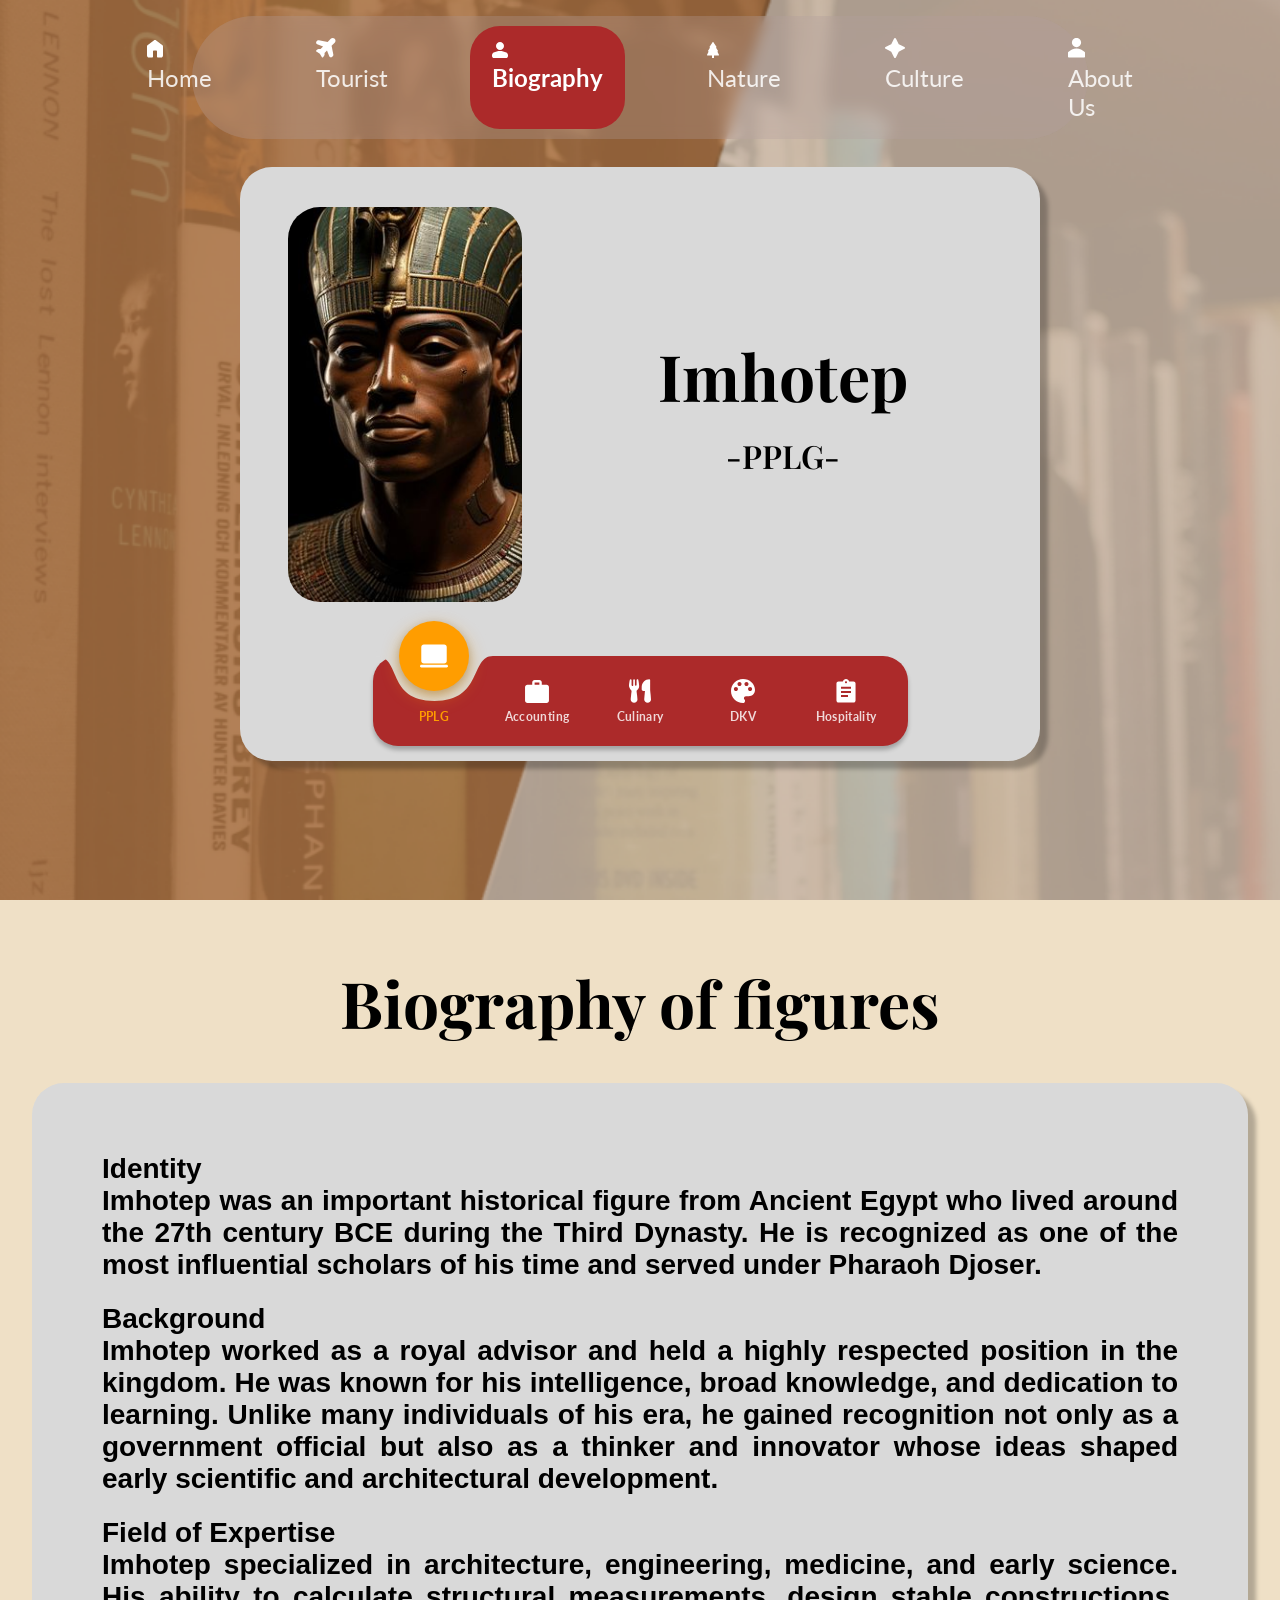
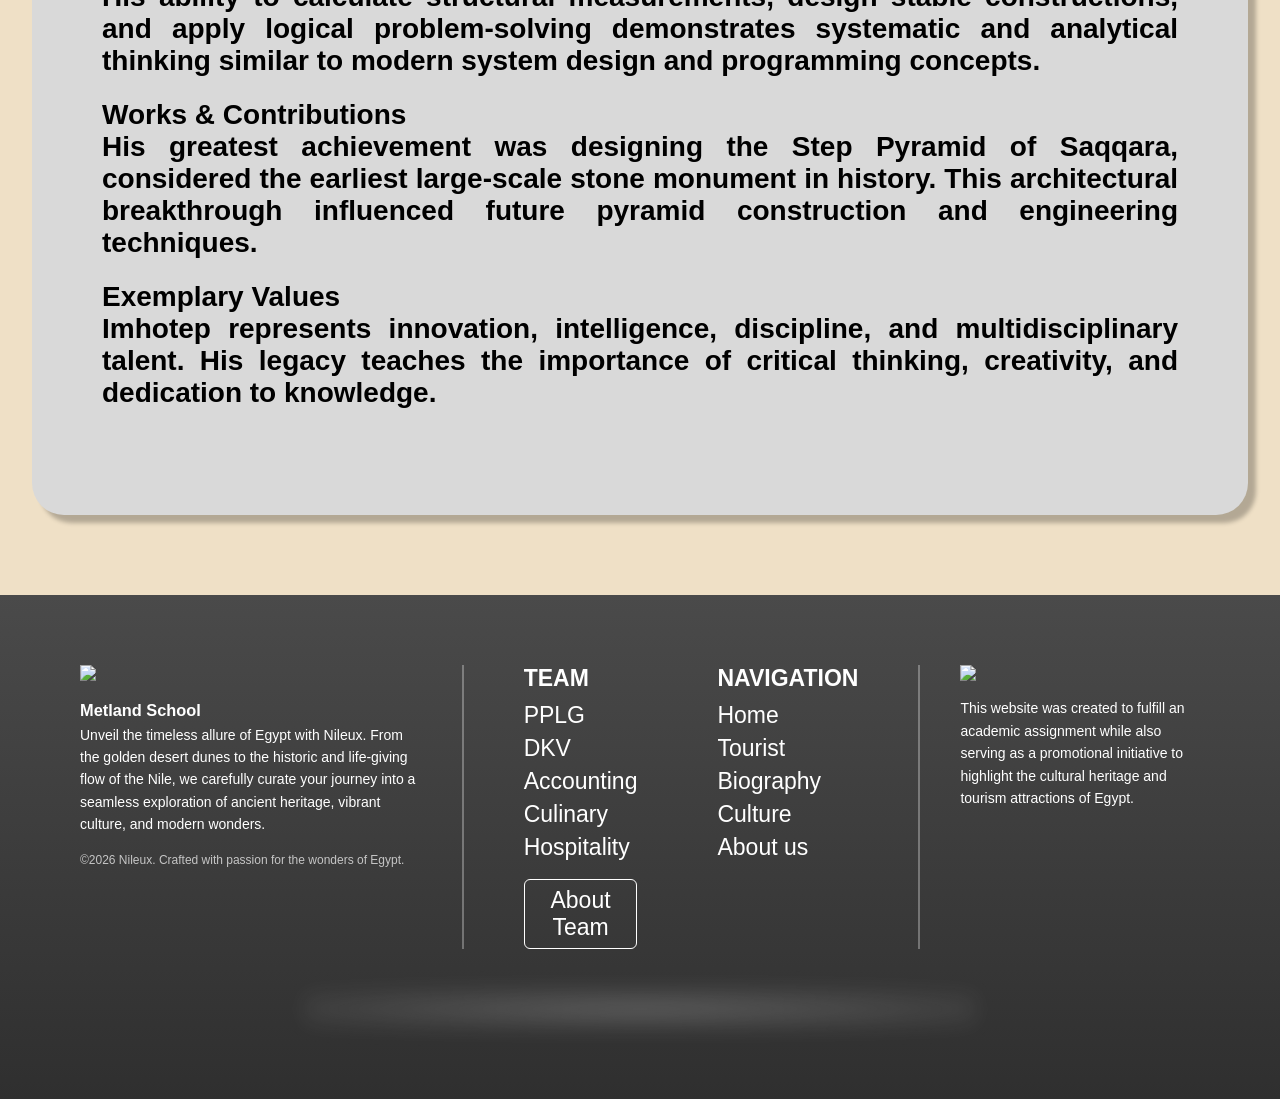
==== biografi/biography.html @ 8d2a85c8 "Add new JavaScript and CSS files for tourist application, implement iconic slider and schedule featu" ====
<!DOCTYPE html>
<html lang="en">
<head>
    <meta charset="UTF-8" />
    <meta name="viewport" content="width=device-width, initial-scale=0.67" />
    <title>Biography – Egypt</title>
    <link href="https://fonts.googleapis.com/css2?family=Playfair+Display:ital,wght@0,700;0,800;1,700;1,800&family=Lato:wght@300;400;700;900&display=swap" rel="stylesheet" />
    <link rel="stylesheet" href="biography.css" />
</head>
<body>

<!-- ══════════════════════════════════════════════════════════
     HERO SECTION
══════════════════════════════════════════════════════════ -->
<section class="hero">

    <!-- SVG diagonal background panels — swapped by JS per tab -->
<img id="heroBgImg" src="bg-pplg.png" alt="" style="position:absolute;inset:0;width:100%;height:100%;object-fit:cover;z-index:1;pointer-events:none;">
    <!-- NAVBAR -->
    <div class="navbar-wrap">
        <nav>
            <a href="../index.html">
                <svg xmlns="http://www.w3.org/2000/svg" width="16" height="18" viewBox="0 0 16 18" fill="none">
                    <path d="M0 15.5V6.5C0 6.18333 0.0709998 5.88333 0.213 5.6C0.355 5.31667 0.550667 5.08333 0.8 4.9L6.8 0.4C7.15 0.133333 7.55 0 8 0C8.45 0 8.85 0.133333 9.2 0.4L15.2 4.9C15.45 5.08333 15.646 5.31667 15.788 5.6C15.93 5.88333 16.0007 6.18333 16 6.5V15.5C16 16.05 15.804 16.521 15.412 16.913C15.02 17.305 14.5493 17.5007 14 17.5H11C10.7167 17.5 10.4793 17.404 10.288 17.212C10.0967 17.02 10.0007 16.7827 10 16.5V11.5C10 11.2167 9.904 10.9793 9.712 10.788C9.52 10.5967 9.28267 10.5007 9 10.5H7C6.71667 10.5 6.47933 10.596 6.288 10.788C6.09667 10.98 6.00067 11.2173 6 11.5V16.5C6 16.7833 5.904 17.021 5.712 17.213C5.52 17.405 5.28267 17.5007 5 17.5H2C1.45 17.5 0.979333 17.3043 0.588 16.913C0.196666 16.5217 0.000666667 16.0507 0 15.5Z" fill="white"/>
                </svg>
                Home
            </a>
            <a href="../tourist/PPLG.html">
                <svg xmlns="http://www.w3.org/2000/svg" width="20" height="20" viewBox="0 0 20 20" fill="none">
                    <path d="M18.6852 0.814744C18.1633 0.293061 17.4556 0 16.7177 0C15.9798 0 15.2721 0.293061 14.7502 0.814744L11.6382 3.92674L2.88819 2.16874C2.33419 2.05774 1.81219 2.25174 1.42619 2.50174C1.02485 2.76379 0.689735 3.11533 0.447186 3.52874C0.217186 3.92174 0.041186 4.43374 0.126186 4.95974C0.219186 5.54574 0.610186 6.00374 1.21719 6.23974L7.05119 8.51374L4.61619 10.9497C3.78619 10.8827 3.07519 10.8467 2.41719 11.0087C1.62019 11.2047 0.975186 11.6637 0.220186 12.4187C0.139467 12.4993 0.0781831 12.5972 0.0409952 12.705C0.00380729 12.8128 -0.00830509 12.9277 0.00557908 13.0409C0.0194633 13.1541 0.0589783 13.2626 0.121119 13.3583C0.18326 13.4539 0.26639 13.5341 0.364186 13.5927L3.83019 15.6697L5.91019 19.1347C5.96888 19.2324 6.04903 19.3153 6.14457 19.3774C6.24011 19.4394 6.34852 19.4788 6.46158 19.4927C6.57464 19.5066 6.68937 19.4945 6.79708 19.4575C6.90478 19.4204 7.00263 19.3593 7.08319 19.2787C7.83819 18.5237 8.29719 17.8787 8.49319 17.0817C8.65519 16.4237 8.61919 15.7137 8.55219 14.8827L10.9872 12.4477L13.2612 18.2827C13.4972 18.8897 13.9562 19.2807 14.5412 19.3727C15.0682 19.4577 15.5792 19.2827 15.9732 19.0517C16.3862 18.8091 16.7374 18.474 16.9992 18.0727C17.2492 17.6867 17.4432 17.1647 17.3322 16.6117L15.5742 7.86174L18.6852 4.74974C18.9439 4.49153 19.1491 4.18485 19.2891 3.84724C19.4291 3.50964 19.5012 3.14773 19.5012 2.78224C19.5012 2.41675 19.4291 2.05485 19.2891 1.71724C19.1491 1.37964 18.9439 1.07295 18.6852 0.814744Z" fill="white"/>
                </svg>
                Tourist
            </a>
            <a href="../biografi/biography.html" class="active">
                <svg xmlns="http://www.w3.org/2000/svg" width="16" height="16" viewBox="0 0 16 16" fill="none">
                    <path d="M5.175 6.825C4.39167 6.04167 4 5.1 4 4C4 2.9 4.39167 1.95833 5.175 1.175C5.95833 0.391667 6.9 0 8 0C9.1 0 10.0417 0.391667 10.825 1.175C11.6083 1.95833 12 2.9 12 4C12 5.1 11.6083 6.04167 10.825 6.825C10.0417 7.60833 9.1 8 8 8C6.9 8 5.95833 7.60833 5.175 6.825ZM0 14V13.2C0 12.6333 0.146 12.1127 0.438 11.638C0.73 11.1633 1.11733 10.8007 1.6 10.55C2.63333 10.0333 3.68333 9.646 4.75 9.388C5.81667 9.13 6.9 9.00067 8 9C9.1 8.99933 10.1833 9.12867 11.25 9.388C12.3167 9.64733 13.3667 10.0347 14.4 10.55C14.8833 10.8 15.271 11.1627 15.563 11.638C15.855 12.1133 16.0007 12.634 16 13.2V14C16 14.55 15.8043 15.021 15.413 15.413C15.0217 15.805 14.5507 16.0007 14 16H2C1.45 16 0.979333 15.8043 0.588 15.413C0.196666 15.0217 0.000666667 14.5507 0 14Z" fill="white"/>
                </svg>
                Biography
            </a>
            <a href="../nature/Nature.html">
                <svg xmlns="http://www.w3.org/2000/svg" width="12" height="16" viewBox="0 0 12 16" fill="none">
                    <path d="M6.41598 0.222612C6.37032 0.154133 6.30846 0.0979856 6.23589 0.059152C6.16332 0.0203184 6.08229 0 5.99998 0C5.91768 0 5.83664 0.0203184 5.76407 0.059152C5.6915 0.0979856 5.62964 0.154133 5.58398 0.222612L2.58398 4.72261C2.53388 4.79791 2.50513 4.88538 2.50081 4.97572C2.49649 5.06606 2.51675 5.15588 2.55944 5.23561C2.60213 5.31535 2.66565 5.38201 2.74323 5.4285C2.82081 5.47499 2.90954 5.49957 2.99998 5.49961H3.09798L1.07598 8.73461C1.02868 8.8103 1.0025 8.89727 1.00015 8.98649C0.997812 9.07571 1.01939 9.16393 1.06266 9.242C1.10593 9.32006 1.1693 9.38512 1.2462 9.43042C1.32311 9.47572 1.41073 9.49961 1.49998 9.49961H1.69098L0.0529834 12.7756C0.014785 12.8518 -0.00328506 12.9366 0.000490512 13.0218C0.00426609 13.1069 0.0297619 13.1897 0.0745548 13.2623C0.119348 13.3348 0.18195 13.3947 0.256411 13.4363C0.330872 13.4778 0.414719 13.4996 0.499983 13.4996H4.99998V15.9996H6.99998V13.4996H11.5C11.5852 13.4996 11.6691 13.4778 11.7436 13.4363C11.818 13.3947 11.8806 13.3348 11.9254 13.2623C11.9702 13.1897 11.9957 13.1069 11.9995 13.0218C12.0033 12.9366 11.9852 12.8518 11.947 12.7756L10.31 9.49961H10.501C10.5902 9.49961 10.6779 9.47572 10.7548 9.43042C10.8317 9.38512 10.895 9.32006 10.9383 9.242C10.9816 9.16393 11.0032 9.07571 11.0008 8.98649C10.9985 8.89727 10.9723 8.8103 10.925 8.73461L8.90198 5.49961H8.99998C9.09043 5.49957 9.17916 5.47499 9.25674 5.4285C9.33432 5.38201 9.39784 5.31535 9.44052 5.23561C9.48321 5.15588 9.50348 5.06606 9.49915 4.97572C9.49483 4.88538 9.46609 4.79791 9.41598 4.72261L6.41598 0.222612Z" fill="white"/>
                </svg>
                Nature
            </a>
            <a href="../culture/pplg.html">
                <svg xmlns="http://www.w3.org/2000/svg" width="20" height="20" viewBox="0 0 20 20" fill="none">
                    <path d="M19.44 9.06L16.44 7.56L13.76 6.22L13.73 6.19L12.39 3.51L10.89 0.51C10.55 -0.17 9.44 -0.17 9.1 0.51L7.6 3.51L6.26 6.19L6.23 6.22L3.55 7.56L0.55 9.06C0.21 9.23 0 9.58 0 9.95C0 10.32 0.21 10.67 0.55 10.84L3.55 12.34L6.23 13.68L6.26 13.71L7.6 16.39L9.1 19.39C9.27 19.73 9.62 19.94 9.99 19.94C10.36 19.94 10.71 19.73 10.88 19.39L12.38 16.39L13.72 13.71L13.75 13.68L16.43 12.34L19.43 10.84C19.77 10.67 19.98 10.32 19.98 9.95C19.98 9.58 19.77 9.23 19.43 9.06H19.44Z" fill="white"/>
                </svg>
                Culture
            </a>
            <a href="../About Us/About PPLG.html">
                <svg xmlns="http://www.w3.org/2000/svg" width="17" height="20" viewBox="0 0 17 20" fill="none">
                    <path d="M16.745 14.0709C15.6944 12.9326 14.4194 12.0242 13.0004 11.4028C11.5814 10.7815 10.0491 10.4607 8.5 10.4607C6.95092 10.4607 5.41862 10.7815 3.99961 11.4028C2.58061 12.0242 1.30563 12.9326 0.255 14.0709C0.0922612 14.25 0.00144193 14.4828 0 14.7248V18.6479C0.00343822 18.9057 0.108285 19.1518 0.291843 19.3329C0.475402 19.514 0.722903 19.6156 0.980769 19.6156H16.0192C16.2793 19.6156 16.5288 19.5122 16.7127 19.3283C16.8967 19.1444 17 18.8949 17 18.6348V14.7117C16.9954 14.4743 16.9048 14.2466 16.745 14.0709Z" fill="white"/>
                    <path d="M8.4988 9.15385C11.0266 9.15385 13.0757 7.10469 13.0757 4.57692C13.0757 2.04916 11.0266 0 8.4988 0C5.97103 0 3.92188 2.04916 3.92188 4.57692C3.92188 7.10469 5.97103 9.15385 8.4988 9.15385Z" fill="white"/>
                </svg>
                About Us
            </a>
        </nav>
    </div>

    <!-- ── Hero Card ──────────────────────────────────────────── -->
    <div class="hero-card">

        <!-- Person display -->
        <div class="person-wrap">
            <div class="person-photo" id="personPhoto">
                <img id="personImg" src="imhotep.jpg" alt="" />
            </div>
            <div class="person-info">
                <div class="person-name" id="personName">Imhotep</div>
                <div class="person-sub"  id="personSub">-PPLG-</div>
            </div>
        </div>

        <!-- ── TABBAR ────────────────────────────────────────── -->
        <div class="tabbar-outer">
            <div class="tabbar" id="tabbar">

                <!-- Grey background circle — creates "notch" effect matching hero-card -->
                <div class="ball-wrap" id="ballWrap">
    <svg xmlns="http://www.w3.org/2000/svg" width="117" height="90" viewBox="0 0 117 90" fill="none" style="position:absolute;top:0;left:0;width:100%;height:100%">
        <path d="M116.892 44.9586C94.0983 44.9586 106.956 89.9172 58.4462 89.9172C9.93585 89.9172 25.7163 44.9586 0 44.9586C0 20.1286 26.1672 0 58.4462 0C90.7251 0 116.892 20.1286 116.892 44.9586Z" fill="#D9D9D9"/>
    </svg>
</div>

                <!-- Single sliding orange ball — icon injected by JS -->
                <div class="ball" id="ball">
                    <svg id="ballSvg" viewBox="0 0 27 22" fill="none" xmlns="http://www.w3.org/2000/svg">
                        <!-- filled by JS -->
                    </svg>
                </div>

                <!-- Tab 0: PPLG -->
                <button class="tab active" data-idx="0">
                    <div class="t-icon">
                        <svg viewBox="0 0 27 22" fill="none" width="26" height="21">
                            <path d="M1.227 22a1.2 1.2 0 01-.874-.352A1.2 1.2 0 010 20.778c0-.346.117-.636.353-.87.236-.235.527-.352.874-.352h24.546c.347 0 .638.117.875.352.236.234.353.524.352.87 0 .347-.118.637-.353.871-.235.235-.527.353-.874.354H1.227zM3.682 18.333c-.675 0-1.253-.24-1.733-.717C1.469 17.138 1.228 16.562 1.227 15.889V2.444C1.227 1.772 1.468 1.197 1.949.719 2.43.24 3.008.001 3.682 0h19.636c.675 0 1.253.24 1.734.719.48.479.721 1.054.72 1.725V15.89c0 .672-.24 1.248-.72 1.727-.481.479-1.059.718-1.734.717H3.682z" fill="white"/>
                        </svg>
                    </div>
                    <span class="t-label">PPLG</span>
                </button>

                <!-- Tab 1: Accounting -->
                <button class="tab" data-idx="1">
                    <div class="t-icon">
                        <svg viewBox="0 0 26 25" fill="none" width="24" height="23">
                            <path d="M2.6 25c-.715 0-1.327-.257-1.836-.772C.256 23.713 0 23.093 0 22.368V7.895c0-.724.255-1.343.764-1.858C1.274 5.522 1.886 5.264 2.6 5.263H7.8V2.632c0-.724.255-1.343.764-1.858C9.074.259 9.686.001 10.4 0H15.6c.715 0 1.327.258 1.837.774.51.515.764 1.135.763 1.858V5.263H23.4c.715 0 1.327.258 1.837.774.51.516.764 1.135.763 1.858V22.368c0 .724-.254 1.344-.763 1.86C24.728 24.743 24.116 25.001 23.4 25H2.6zM10.4 5.263H15.6V2.632H10.4v2.631z" fill="white"/>
                        </svg>
                    </div>
                    <span class="t-label">Accounting</span>
                </button>

                <!-- Tab 2: Culinary -->
                <button class="tab" data-idx="2">
                    <div class="t-icon">
                        <svg viewBox="0 0 26 28" fill="none" width="22" height="26">
                            <path d="M10.446.108c.132.066.249.16.34.276.092.116.157.25.19.394C11.012.936 12 5.164 12 8c0 1.9-.884 3.594-2.26 4.692-.5.4-.74.836-.74 1.2v.972c.076.496.322 2.338.552 4.248C9.778 21.118 10 23.162 10 24c0 1.061-.421 2.078-1.172 2.828C8.078 27.579 7.061 28 6 28c-1.061 0-2.078-.421-2.828-1.172C2.421 26.078 2 25.061 2 24c0-.84.222-2.88.448-4.756.23-1.91.476-3.752.544-4.248L3 13.892c0-.364-.24-.8-.74-1.2C.986 11.416 0 8.902 0 8 0 5.174.98.968 1.024.78A1.01 1.01 0 012.01 0C2.57 0 3.024.454 3.024 1.014V7.01a1.01 1.01 0 001.952.384A1.01 1.01 0 005 7V1c0-.551.449-1 1-1 .551 0 1 .449 1 1v6.052a1.01 1.01 0 001.969-.042V1.01C8.98.452 9.432 0 9.992 0c.044 0 .24 0 .454.108zM15 9c0-2.387.948-4.676 2.636-6.364C19.324.948 21.613 0 24 0c.552 0 1 .448 1 1v11.946l.038.354c.159 1.493.312 2.986.458 4.48C25.742 20.292 26 23.108 26 24c0 1.061-.421 2.078-1.172 2.828C24.078 27.579 23.061 28 22 28c-1.061 0-2.078-.421-2.828-1.172C18.421 26.078 18 25.061 18 24c0-.892.258-3.708.504-6.22.126-1.274.252-2.494.346-3.398L18.89 14H17c-.53 0-1.039-.211-1.414-.586A2 2 0 0115 12V9z" fill="white"/>
                        </svg>
                    </div>
                    <span class="t-label">Culinary</span>
                </button>

                <!-- Tab 3: DKV -->
                <button class="tab" data-idx="3">
                    <div class="t-icon">
                        <svg viewBox="0 0 27 27" fill="none" width="24" height="24">
                            <path d="M13.5 0C6.045 0 0 6.045 0 13.5C0 20.955 6.045 27 13.5 27C14.7825 27 15.795 25.9875 15.795 24.705C15.795 24.0975 15.5475 23.5575 15.165 23.1525C14.7825 22.7475 14.5575 22.2075 14.5575 21.6C14.5575 20.3175 15.57 19.305 16.8525 19.305H19.98C23.85 19.305 27 16.155 27 12.285C27 5.5125 20.9475 0 13.5 0ZM5.535 13.5C4.2525 13.5 3.24 12.4875 3.24 11.205C3.24 9.9225 4.2525 8.91 5.535 8.91C6.8175 8.91 7.83 9.9225 7.83 11.205C7.83 12.4875 6.8175 13.5 5.535 13.5ZM9.585 7.83C8.3025 7.83 7.29 6.8175 7.29 5.535C7.29 4.2525 8.3025 3.24 9.585 3.24C10.8675 3.24 11.88 4.2525 11.88 5.535C11.88 6.8175 10.8675 7.83 9.585 7.83ZM17.415 7.83C16.1325 7.83 15.12 6.8175 15.12 5.535C15.12 4.2525 16.1325 3.24 17.415 3.24C18.6975 3.24 19.71 4.2525 19.71 5.535C19.71 6.8175 18.6975 7.83 17.415 7.83ZM21.465 13.5C20.1825 13.5 19.17 12.4875 19.17 11.205C19.17 9.9225 20.1825 8.91 21.465 8.91C22.7475 8.91 23.76 9.9225 23.76 11.205C23.76 12.4875 22.7475 13.5 21.465 13.5Z" fill="white"/>
                        </svg>
                    </div>
                    <span class="t-label">DKV</span>
                </button>

                <!-- Tab 4: Hospitality -->
                <button class="tab" data-idx="4">
                    <div class="t-icon">
                        <svg viewBox="0 0 26 31" fill="none" width="20" height="24">
                            <path d="M22.75 3.09998H17.16C16.51 1.29998 14.91-0.000015 13-0.000015C11.09-0.000015 9.49 1.29998 8.84 3.09998H3.25C1.755 3.09998 0.585 4.26998 0.585 5.74998V27.95C0.585 29.43 1.755 30.6 3.25 30.6H22.75C24.245 30.6 25.415 29.43 25.415 27.95V5.74998C25.415 4.26998 24.245 3.09998 22.75 3.09998ZM13 2.74998C13.715 2.74998 14.3 3.32498 14.3 4.02498C14.3 4.72498 13.715 5.29998 13 5.29998C12.285 5.29998 11.7 4.72498 11.7 4.02498C11.7 3.32498 12.285 2.74998 13 2.74998ZM15.6 23.3H6.5V20.65H15.6V23.3ZM19.5 18H6.5V15.35H19.5V18ZM19.5 12.7H6.5V10.05H19.5V12.7Z" fill="white"/>
                        </svg>
                    </div>
                    <span class="t-label">Hospitality</span>
                </button>

            </div><!-- /tabbar -->
        </div><!-- /tabbar-outer -->

    </div><!-- /hero-card -->

</section><!-- /hero -->


<!-- ══════════════════════════════════════════════════════════
     BIO SECTION
══════════════════════════════════════════════════════════ -->
<section class="bio-section">
    <div class="bio-inner">
        <h2 class="bio-title">Biography of figures</h2>
        <div class="bio-card">

            <!-- Panel 0: Imhotep (PPLG) -->
            <div class="panel active panel-0" id="panel-0">
                <div class="entry">
                    <div class="entry-title">Identity</div>
                    <div class="entry-text">Imhotep was an important historical figure from Ancient Egypt who lived around the 27th century BCE during the Third Dynasty. He is recognized as one of the most influential scholars of his time and served under Pharaoh Djoser.</div>
                </div>
                <div class="entry">
                    <div class="entry-title">Background</div>
                    <div class="entry-text">Imhotep worked as a royal advisor and held a highly respected position in the kingdom. He was known for his intelligence, broad knowledge, and dedication to learning. Unlike many individuals of his era, he gained recognition not only as a government official but also as a thinker and innovator whose ideas shaped early scientific and architectural development.</div>
                </div>
                <div class="entry">
                    <div class="entry-title">Field of Expertise</div>
                    <div class="entry-text">Imhotep specialized in architecture, engineering, medicine, and early science. His ability to calculate structural measurements, design stable constructions, and apply logical problem-solving demonstrates systematic and analytical thinking similar to modern system design and programming concepts.</div>
                </div>
                <div class="entry">
                    <div class="entry-title">Works &amp; Contributions</div>
                    <div class="entry-text">His greatest achievement was designing the Step Pyramid of Saqqara, considered the earliest large-scale stone monument in history. This architectural breakthrough influenced future pyramid construction and engineering techniques.</div>
                </div>
                <div class="entry">
                    <div class="entry-title">Exemplary Values</div>
                    <div class="entry-text">Imhotep represents innovation, intelligence, discipline, and multidisciplinary talent. His legacy teaches the importance of critical thinking, creativity, and dedication to knowledge.</div>
                </div>
            </div>

            <!-- Panel 1: Dr. Dina (Accounting) -->
            <div class="panel panel-1" id="panel-1">
                <div class="entry">
                    <div class="entry-title">Identity</div>
                    <div class="entry-text">Dr. Dina El-Bassiouny is an Egyptian academic and professional in the field of accounting and finance.</div>
                </div>
                <div class="entry">
                    <div class="entry-title">Background</div>
                    <div class="entry-text">She has built her career in higher education and financial research, focusing on strengthening accounting standards and corporate governance. Her professional journey reflects dedication to improving financial transparency and accountability within organizations.</div>
                </div>
                <div class="entry">
                    <div class="entry-title">Field of Expertise</div>
                    <div class="entry-text">Her expertise includes financial reporting, auditing principles, corporate governance, and financial transparency systems. She focuses on improving accuracy and ethical standards in financial management, ensuring reliable information for decision-making.</div>
                </div>
                <div class="entry">
                    <div class="entry-title">Works &amp; Contributions</div>
                    <div class="entry-text">Dr. Dina has contributed to the development of modern accounting practices in Egypt through research, academic work, and professional involvement. Her efforts support better financial systems and responsible economic management.</div>
                </div>
                <div class="entry">
                    <div class="entry-title">Exemplary Values</div>
                    <div class="entry-text">She demonstrates professionalism, integrity, precision, and responsibility. Her work highlights the importance of honesty and transparency in financial practice.</div>
                </div>
            </div>

            <!-- Panel 2: Mostafa Seif (Culinary) -->
            <div class="panel panel-2" id="panel-2">
                <div class="entry">
                    <div class="entry-title">Identity</div>
                    <div class="entry-text">Mostafa Seif is an Egyptian chef recognized for his contributions to the culinary industry.</div>
                </div>
                <div class="entry">
                    <div class="entry-title">Background</div>
                    <div class="entry-text">He developed his career by exploring both traditional Middle Eastern cuisine and international cooking techniques. His passion for food and creativity helped him gain recognition as a chef who blends cultural heritage with modern innovation.</div>
                </div>
                <div class="entry">
                    <div class="entry-title">Field of Expertise</div>
                    <div class="entry-text">His expertise lies in culinary arts, flavor development, food presentation, and menu innovation. He focuses on combining local ingredients with creative techniques to produce distinctive dishes.</div>
                </div>
                <div class="entry">
                    <div class="entry-title">Works &amp; Contributions</div>
                    <div class="entry-text">Mostafa Seif contributes to promoting Egyptian cuisine by introducing innovative recipes and modern interpretations of traditional dishes. His work helps preserve culinary heritage while adapting it to global standards.</div>
                </div>
                <div class="entry">
                    <div class="entry-title">Exemplary Values</div>
                    <div class="entry-text">He represents creativity, cultural pride, dedication, and continuous innovation. His journey encourages young people to pursue passion with commitment and originality.</div>
                </div>
            </div>

            <!-- Panel 3: Hatshepsut (DKV) -->
            <div class="panel panel-3" id="panel-3">
                <div class="entry">
                    <div class="entry-title">Identity</div>
                    <div class="entry-text">Hatshepsut was one of the most powerful female pharaohs in Ancient Egypt, ruling during the 15th century BCE.</div>
                </div>
                <div class="entry">
                    <div class="entry-title">Background</div>
                    <div class="entry-text">She assumed the throne during a period of political complexity and successfully established stability and prosperity. Her reign was marked by economic growth, trade expansion, and monumental construction projects.</div>
                </div>
                <div class="entry">
                    <div class="entry-title">Field of Expertise</div>
                    <div class="entry-text">Her strengths were evident in leadership, architectural planning, and symbolic representation of power. She used visual elements such as monuments, statues, inscriptions, and temple designs to reinforce her legitimacy and authority.</div>
                </div>
                <div class="entry">
                    <div class="entry-title">Works &amp; Contributions</div>
                    <div class="entry-text">One of her most famous achievements is the Mortuary Temple at Deir el-Bahari, a masterpiece of ancient architecture. Through her building projects and visual symbolism, she shaped Egypt's royal image and strengthened national identity.</div>
                </div>
                <div class="entry">
                    <div class="entry-title">Exemplary Values</div>
                    <div class="entry-text">Hatshepsut exemplifies courage, strategic thinking, confidence, and visionary leadership. She demonstrates how strong visual identity and communication can influence public perception.</div>
                </div>
            </div>

            <!-- Panel 4: Hamed El Chiaty (Hospitality) -->
            <div class="panel panel-4" id="panel-4">
                <div class="entry">
                    <div class="entry-title">Identity</div>
                    <div class="entry-text">Hamed El Chiaty is an Egyptian entrepreneur in the hospitality and tourism industry.</div>
                </div>
                <div class="entry">
                    <div class="entry-title">Background</div>
                    <div class="entry-text">He is the founder of Travco Group, one of the largest travel and tourism companies in the Middle East. His career reflects strong business vision and commitment to developing Egypt's tourism sector.</div>
                </div>
                <div class="entry">
                    <div class="entry-title">Field of Expertise</div>
                    <div class="entry-text">His expertise includes hotel management, tourism development, business strategy, and service excellence. He focuses on improving hospitality standards and expanding tourism opportunities internationally.</div>
                </div>
                <div class="entry">
                    <div class="entry-title">Works &amp; Contributions</div>
                    <div class="entry-text">Through Travco Group, he has significantly contributed to the growth of Egypt's hotel and tourism industry. His leadership has strengthened Egypt's position as a global travel destination.</div>
                </div>
                <div class="entry">
                    <div class="entry-title">Exemplary Values</div>
                    <div class="entry-text">Hamed El Chiaty represents vision, entrepreneurship, leadership, and dedication to quality service. His success highlights the importance of innovation and customer-focused management in hospitality.</div>
                </div>
            </div>

        </div><!-- /bio-card -->
    </div><!-- /bio-inner -->
</section><!-- /bio-section -->


<!-- ══════════════════════════════════════════════════════════
     FOOTER
══════════════════════════════════════════════════════════ -->
<footer class="footer">

<div class="footer-container">

<!-- LEFT -->
<div class="footer-left">
<img src="school.png" class="logo">

<h3>Metland School</h3>

<p>
Unveil the timeless allure of Egypt with Nileux. From the golden desert dunes
to the historic and life-giving flow of the Nile, we carefully curate your
journey into a seamless exploration of ancient heritage, vibrant culture,
and modern wonders.
</p>

<p class="copyright">
©2026 Nileux. Crafted with passion for the wonders of Egypt.
</p>
</div>


<!-- CENTER -->
<div class="footer-center">

<div class="team">
<h4>TEAM</h4>
<p>PPLG</p>
<p>DKV</p>
<p>Accounting</p>
<p>Culinary</p>
<p>Hospitality</p>

<button>About Team</button>
</div>

<div class="navigation">
<h4>NAVIGATION</h4>
<p>Home</p>
<p>Tourist</p>
<p>Biography</p>
<p>Culture</p>
<p>About us</p>
</div>

</div>


<!-- RIGHT -->
<div class="footer-right">
<img src="egypt.png" class="logo">

<p>
This website was created to fulfill an academic assignment while also serving
as a promotional initiative to highlight the cultural heritage and tourism
attractions of Egypt.
</p>
</div>

</div>

</footer>

<script src="biography.js"></script>
</body>
</html>
---- biografi/biography.css ----
/* ============================================================
   biography.css — PPLG Biography Page
   ============================================================ */

/* ── Reset ─────────────────────────────────────────────────── */
*, *::before, *::after {
    margin: 0;
    padding: 0;
    box-sizing: border-box;
}

/* ── CSS Variables ──────────────────────────────────────────── */
:root {
    --red:   #AC2A2A;
    --gold:  #FF9D00;
    --cream: #EFE0C6;
    --dark:  #2a1a0a;
    --TAB_W: 110px;
    --BALL:  70px;
}

/* ── Base ───────────────────────────────────────────────────── */
body {
    font-family: 'Lato', sans-serif;
    background: var(--cream);
}

/* ══════════════════════════════════════════════════════════════
   NAVBAR
══════════════════════════════════════════════════════════════ */
.navbar-wrap {
    display: flex;
    justify-content: center;
    padding: 0px 0 0;
    position: relative;
    z-index: 10;
}

nav {
    display: flex;
    justify-content: center;
    gap: 60px;
    width: 1400px;
    max-width: 70%;
    padding: 10px 24px;
    margin: 0;
    border-radius: 64px;
    background: rgba(180, 160, 160, 0.30);
    backdrop-filter: blur(7px);
    position: relative;
    z-index: 10;
}


nav a {
    text-decoration: none;
    color: rgba(255, 255, 255, 0.85);
    font-size: 24px;
    padding: 8px 22px;
    border-radius: 30px;
    transition: 0.25s;
}


nav a:hover { background: rgba(255, 255, 255, 0.12); }

nav a.active {
    background: #AC2A2A;
    color: #ffffff;
    font-weight: 700;
}

/* ══════════════════════════════════════════════════════════════
   HERO
══════════════════════════════════════════════════════════════ */
.hero {
    background: #C4A077 url("library.jpg") center / cover no-repeat;
    position: relative;
    padding-top: 16px;
    padding-bottom: 100px;
    overflow: hidden;
    min-height: 100vh;
}

/* warm tint overlay — sits above bg image, below SVG panels */
.hero::after {
    content: '';
    position: absolute;
    inset: 0;
    background: rgba(180, 140, 90, .40);
    pointer-events: none;
    z-index: 0;
}

/* ── SVG diagonal background panels ────────────────────────── */
/*
   Two SVG panels positioned absolute inside .hero.
   Left  = warm brown diagonal
   Right = light grey-blue diagonal
   Each tab swaps the SVG innerHTML via JS.
*/
.hero-svg-left,
.hero-svg-right {
    position: absolute;
    top: 0;
    height: 100%;
    pointer-events: none;
    z-index: 1;
}

.hero-svg-left  { left: 0;  width: 55%; }
.hero-svg-right { right: 0; width: 57%; }

.hero-svg-left  svg,
.hero-svg-right svg {
    width: 100%;
    height: 100%;
    display: block;
}

/* ── Hero card (grey rounded box) ───────────────────────────── */
.hero-card {
    position: relative;
    z-index: 5;
    background: #D9D9D9;
    border-radius: 32px;
    width: 800px;
    height: 594px;
    max-width: 92%;
    margin: 28px auto 0;
    padding: 40px 48px 0 48px;
    box-shadow: 8px 8px 4px 0 rgba(0, 0, 0, 0.25);
    overflow: visible;
}

/* ── Person display ─────────────────────────────────────────── */
.person-wrap {
    position: relative;
    z-index: 5;
    display: flex;
    align-items: center;
    justify-content: flex-start;
    gap: 52px;
    height: 395px;
}

.person-photo {
    flex-shrink: 0;
    width: 234px;
    height: 395px;
    border-radius: 32px;
    overflow: hidden;
    background: lightgray 50% / cover no-repeat;
    transition: opacity .25s ease;
}

.person-photo img {
    width: 100%;
    height: 100%;
    object-fit: cover;
    display: block;
}

.person-info {
    flex: 1;
    display: flex;
    flex-direction: column;
    align-items: center;
    justify-content: center;
    gap: 16px;
}

.person-name {
    color: #000;
    text-align: center;
    font-family: 'Playfair Display', serif;
    font-size: 64px;
    font-weight: 700;
    line-height: normal;
    transition: opacity .25s ease, transform .3s ease;
}

.person-sub {
    color: #000;
    text-align: center;
    font-family: 'Playfair Display', serif;
    font-size: 32px;
    font-weight: 600;
    line-height: normal;
    transition: opacity .25s ease;
}

/* fade animation helpers */
.fading {
    opacity: 0 !important;
    transform: translateX(20px) !important;
}

/* ══════════════════════════════════════════════════════════════
   TABBAR
══════════════════════════════════════════════════════════════ */
.tabbar-outer {
    position: relative;
    z-index: 6;
    display: flex;
    justify-content: center;
    margin-top: 44px;
    overflow: visible;
}

/* the red pill track */
.tabbar {
    position: relative;
    display: inline-flex;
    align-items: center;
    background: var(--red);
    border-radius: 25px;
    width: 535px;
    height: 90px;
    padding: 0 10px;
    overflow: visible;
    box-shadow: 0 4px 4px 0 rgba(0, 0, 0, 0.25);
    margin-top: 10px;
}

/* ── Background circle behind ball (notch effect) ───────────── */
/* Matches hero-card bg (#D9D9D9) so it blends seamlessly        */
.ball-wrap {
    position: absolute;
    width: 117px;
    height: 90px;
    border-radius: 0;        /* hapus border-radius */
    background: transparent; /* hapus background */
    top: -45px;
    transition: left .42s cubic-bezier(.68, -.25, .27, 1.35);
    pointer-events: none;
    z-index: 9;
}

/* ── The sliding orange ball ────────────────────────────────── */
.ball {
    position: absolute;
    width: var(--BALL);
    height: var(--BALL);
    border-radius: 50%;
    background: var(--gold);
    box-shadow: 0 6px 18px rgba(255, 157, 0, .45), 0 3px 8px rgba(0, 0, 0, .25);
    top: -35px;
    transition: left .42s cubic-bezier(.68, -.25, .27, 1.35);
    pointer-events: none;
    z-index: 10;
    display: flex;
    align-items: center;
    justify-content: center;
}

.ball svg {
    width: 28px;
    height: 28px;
    display: block;
}

/* ── Each tab button ────────────────────────────────────────── */
.tab {
    position: relative;
    z-index: 4;
    width: var(--TAB_W);
    height: 90px;
    display: flex;
    flex-direction: column;
    align-items: center;
    justify-content: center;
    gap: 5px;
    background: transparent;
    border: none;
    cursor: pointer;
    padding: 0;
    outline: none;
    border-radius: 999px;
    flex: 1;
}

.tab .t-icon {
    display: flex;
    align-items: center;
    justify-content: center;
    width: 26px;
    height: 26px;
    transition: opacity .25s ease;
}

/* Hide icon on active tab — ball covers it */
.tab.active .t-icon { opacity: 0; }

.tab .t-label {
    font-family: 'Lato', sans-serif;
    font-size: 12px;
    font-weight: 700;
    color: rgba(255, 255, 255, .82);
    letter-spacing: .03em;
    transition: color .25s ease;
}

/* Active label turns gold */
.tab.active .t-label { color: var(--gold); }

/* ══════════════════════════════════════════════════════════════
   BIO SECTION
══════════════════════════════════════════════════════════════ */
.bio-section {
    background: var(--cream);
    padding: 60px 0 80px;
}

.bio-inner {
    width: 95%;
    max-width: 1239px;  /* samain sama bio-card */
    margin: 0 auto;
}

h2.bio-title {
    color: #000;
    text-align: center;
    font-family: 'Playfair Display', serif;
    font-size: 64px;
    font-style: normal;
    font-weight: 700;
    line-height: normal;
    margin-bottom: 38px;
}

.bio-card {
    display: block;  /* ganti dari flex ke block */
    width: 1239px;
    max-width: 100%;
    padding: 70px 70px 106px 70px;
    border-radius: 32px;
    background: #D9D9D9;
    box-shadow: 8px 8px 4px 0 rgba(0, 0, 0, 0.25);
}

/* ── Panels ─────────────────────────────────────────────────── */
.panel { display: none; }

.panel.active {
    display: block;
    animation: panelIn .38s cubic-bezier(.4, 0, .2, 1) both;
}

.panel.active.from-left {
    animation: panelInLeft .38s cubic-bezier(.4, 0, .2, 1) both;
}

@keyframes panelIn {
    from { opacity: 0; transform: translateX(36px); }
    to   { opacity: 1; transform: none; }
}

@keyframes panelInLeft {
    from { opacity: 0; transform: translateX(-36px); }
    to   { opacity: 1; transform: none; }
}

/* ── Bio entries ────────────────────────────────────────────── */
.entry { margin-bottom: 22px; }
.entry:last-child { margin-bottom: 0; }

.entry-title {
    color: #000;
    font-family: 'Inter', sans-serif;
    font-size: 28px;
    font-weight: 700;
    line-height: normal;
    text-transform: none; /* hapus uppercase kalau mau */
    letter-spacing: 0;
}

.entry-text {
    color: #000;
    text-align: justify;
    font-family: 'Inter', sans-serif;
    font-size: 28px;
    font-weight: 600;
    line-height: normal;
}

/* ══════════════════════════════════════════════════════════════
   FOOTER
══════════════════════════════════════════════════════════════ */
.footer{
background:linear-gradient(#4a4a4a,#2f2f2f);
color:white;
padding:70px 80px;
font-family:Arial;
}

.footer-container{
display:flex;
justify-content:space-between;
align-items:flex-start;
gap:40px;
}

/* LOGO */
.logo{
width:90px;
margin-bottom:10px;
}

/* LEFT */

.footer-left{
max-width:350px;
font-size:14px;
line-height:1.6;
}

/* CENTER */

.footer-center{
display:flex;
gap:80px;
padding:0 60px;
border-left:2px solid rgba(255,255,255,0.3);
border-right:2px solid rgba(255,255,255,0.3);
font-size: 23px;
}

.footer-center h4{
margin-bottom:10px;
}

.footer-center p{
margin:6px 0;
}

/* BUTTON */

.footer-center button{
margin-top:12px;
padding:7px 18px;
background:transparent;
border:1px solid white;
border-radius:6px;
color:white;
cursor:pointer;
font-size: 23px;
}

.footer-center button:hover{
background:white;
color:black;
}

/* RIGHT */

.footer-right{
max-width:300px;
font-size:14px;
line-height:1.6;
}

.footer::after{
content:"";
display:block;
width:60%;
height:40px;
margin:40px auto 0;
background:radial-gradient(rgba(255,255,255,0.2),transparent);
filter:blur(10px);
}

/* COPYRIGHT */

.copyright{
margin-top:15px;
font-size:12px;
opacity:0.7;
}

.bio-section { transition: background .4s ease; }
.bio-section.bg-0 { background: #EFE0C6; }
.bio-section.bg-1 { background: #A97142; }
.bio-section.bg-2 { background: #AC2A2A; }
.bio-section.bg-3 { background: #E1E8ED; }
.bio-section.bg-4 { background: #E1E8ED; }
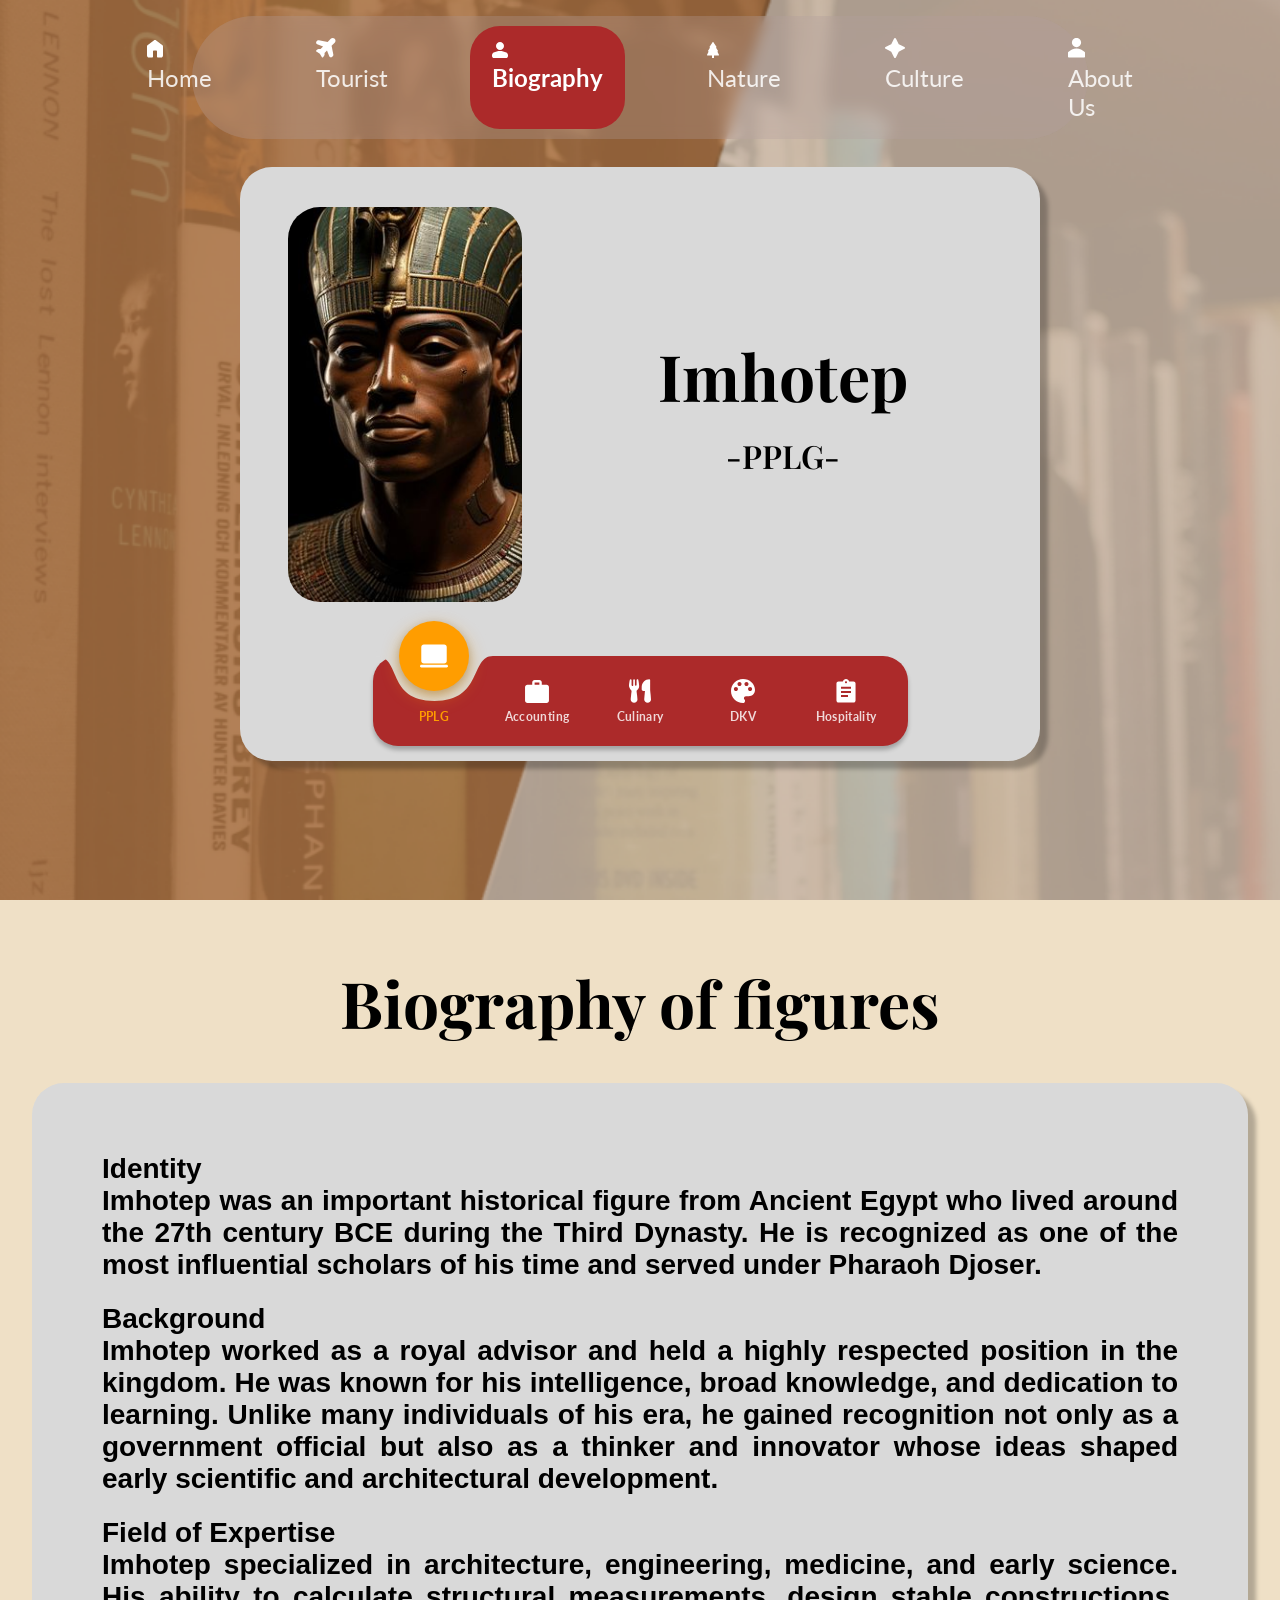
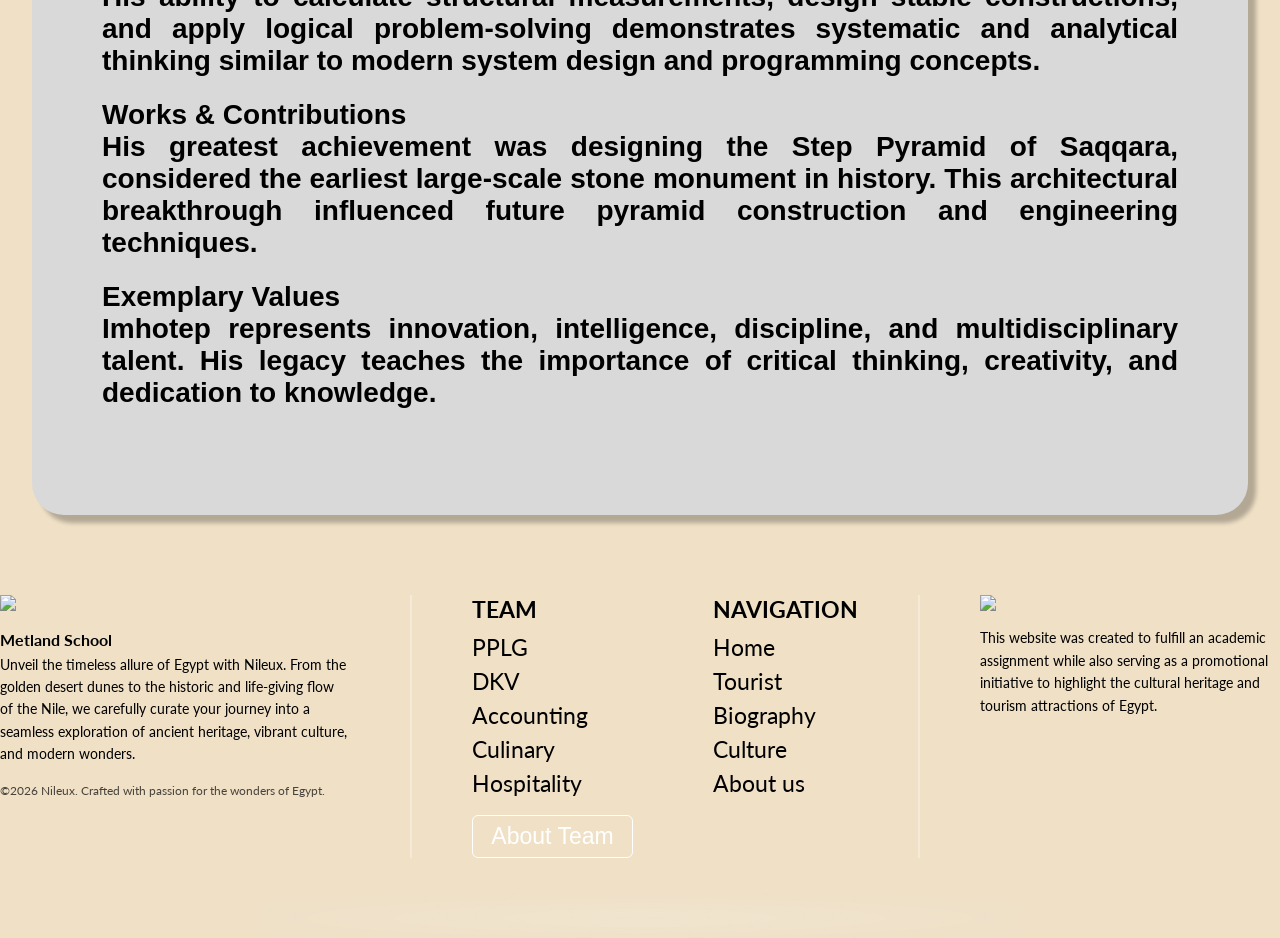
==== commit 61933ba6: "Remove unused images and clean up HTML and CSS files for better organization" ====
--- a/biografi/biography.html
+++ b/biografi/biography.html
@@ -9,9 +9,6 @@
 </head>
 <body>
 
-<!-- ══════════════════════════════════════════════════════════
-     HERO SECTION
-══════════════════════════════════════════════════════════ -->
 <section class="hero">
 
     <!-- SVG diagonal background panels — swapped by JS per tab -->
@@ -59,7 +56,6 @@
         </nav>
     </div>
 
-    <!-- ── Hero Card ──────────────────────────────────────────── -->
     <div class="hero-card">
 
         <!-- Person display -->
@@ -73,7 +69,6 @@
             </div>
         </div>
 
-        <!-- ── TABBAR ────────────────────────────────────────── -->
         <div class="tabbar-outer">
             <div class="tabbar" id="tabbar">
 
@@ -149,9 +144,6 @@
 </section><!-- /hero -->
 
 
-<!-- ══════════════════════════════════════════════════════════
-     BIO SECTION
-══════════════════════════════════════════════════════════ -->
 <section class="bio-section">
     <div class="bio-inner">
         <h2 class="bio-title">Biography of figures</h2>
@@ -181,7 +173,6 @@
                 </div>
             </div>
 
-            <!-- Panel 1: Dr. Dina (Accounting) -->
             <div class="panel panel-1" id="panel-1">
                 <div class="entry">
                     <div class="entry-title">Identity</div>
@@ -205,7 +196,6 @@
                 </div>
             </div>
 
-            <!-- Panel 2: Mostafa Seif (Culinary) -->
             <div class="panel panel-2" id="panel-2">
                 <div class="entry">
                     <div class="entry-title">Identity</div>
@@ -229,7 +219,6 @@
                 </div>
             </div>
 
-            <!-- Panel 3: Hatshepsut (DKV) -->
             <div class="panel panel-3" id="panel-3">
                 <div class="entry">
                     <div class="entry-title">Identity</div>
@@ -253,7 +242,6 @@
                 </div>
             </div>
 
-            <!-- Panel 4: Hamed El Chiaty (Hospitality) -->
             <div class="panel panel-4" id="panel-4">
                 <div class="entry">
                     <div class="entry-title">Identity</div>
@@ -277,14 +265,10 @@
                 </div>
             </div>
 
-        </div><!-- /bio-card -->
-    </div><!-- /bio-inner -->
-</section><!-- /bio-section -->
-
-
-<!-- ══════════════════════════════════════════════════════════
-     FOOTER
-══════════════════════════════════════════════════════════ -->
+        </div>
+    </div>
+</section>
+
 <footer class="footer">
 
 <div class="footer-container">
--- a/biografi/biography.css
+++ b/biografi/biography.css
@@ -1,15 +1,11 @@
-/* ============================================================
-   biography.css — PPLG Biography Page
-   ============================================================ */
-
-/* ── Reset ─────────────────────────────────────────────────── */
+
+
 *, *::before, *::after {
     margin: 0;
     padding: 0;
     box-sizing: border-box;
 }
 
-/* ── CSS Variables ──────────────────────────────────────────── */
 :root {
     --red:   #AC2A2A;
     --gold:  #FF9D00;
@@ -19,15 +15,11 @@
     --BALL:  70px;
 }
 
-/* ── Base ───────────────────────────────────────────────────── */
 body {
     font-family: 'Lato', sans-serif;
     background: var(--cream);
 }
 
-/* ══════════════════════════════════════════════════════════════
-   NAVBAR
-══════════════════════════════════════════════════════════════ */
 .navbar-wrap {
     display: flex;
     justify-content: center;
@@ -70,9 +62,6 @@
     font-weight: 700;
 }
 
-/* ══════════════════════════════════════════════════════════════
-   HERO
-══════════════════════════════════════════════════════════════ */
 .hero {
     background: #C4A077 url("library.jpg") center / cover no-repeat;
     position: relative;
@@ -82,7 +71,6 @@
     min-height: 100vh;
 }
 
-/* warm tint overlay — sits above bg image, below SVG panels */
 .hero::after {
     content: '';
     position: absolute;
@@ -92,13 +80,6 @@
     z-index: 0;
 }
 
-/* ── SVG diagonal background panels ────────────────────────── */
-/*
-   Two SVG panels positioned absolute inside .hero.
-   Left  = warm brown diagonal
-   Right = light grey-blue diagonal
-   Each tab swaps the SVG innerHTML via JS.
-*/
 .hero-svg-left,
 .hero-svg-right {
     position: absolute;
@@ -118,7 +99,6 @@
     display: block;
 }
 
-/* ── Hero card (grey rounded box) ───────────────────────────── */
 .hero-card {
     position: relative;
     z-index: 5;
@@ -133,7 +113,6 @@
     overflow: visible;
 }
 
-/* ── Person display ─────────────────────────────────────────── */
 .person-wrap {
     position: relative;
     z-index: 5;
@@ -196,9 +175,6 @@
     transform: translateX(20px) !important;
 }
 
-/* ══════════════════════════════════════════════════════════════
-   TABBAR
-══════════════════════════════════════════════════════════════ */
 .tabbar-outer {
     position: relative;
     z-index: 6;
@@ -223,21 +199,18 @@
     margin-top: 10px;
 }
 
-/* ── Background circle behind ball (notch effect) ───────────── */
-/* Matches hero-card bg (#D9D9D9) so it blends seamlessly        */
 .ball-wrap {
     position: absolute;
     width: 117px;
     height: 90px;
-    border-radius: 0;        /* hapus border-radius */
-    background: transparent; /* hapus background */
+    border-radius: 0;        
+    background: transparent; 
     top: -45px;
     transition: left .42s cubic-bezier(.68, -.25, .27, 1.35);
     pointer-events: none;
     z-index: 9;
 }
 
-/* ── The sliding orange ball ────────────────────────────────── */
 .ball {
     position: absolute;
     width: var(--BALL);
@@ -260,7 +233,6 @@
     display: block;
 }
 
-/* ── Each tab button ────────────────────────────────────────── */
 .tab {
     position: relative;
     z-index: 4;
@@ -304,9 +276,6 @@
 /* Active label turns gold */
 .tab.active .t-label { color: var(--gold); }
 
-/* ══════════════════════════════════════════════════════════════
-   BIO SECTION
-══════════════════════════════════════════════════════════════ */
 .bio-section {
     background: var(--cream);
     padding: 60px 0 80px;
@@ -314,7 +283,7 @@
 
 .bio-inner {
     width: 95%;
-    max-width: 1239px;  /* samain sama bio-card */
+    max-width: 1239px;
     margin: 0 auto;
 }
 
@@ -339,7 +308,6 @@
     box-shadow: 8px 8px 4px 0 rgba(0, 0, 0, 0.25);
 }
 
-/* ── Panels ─────────────────────────────────────────────────── */
 .panel { display: none; }
 
 .panel.active {
@@ -361,7 +329,6 @@
     to   { opacity: 1; transform: none; }
 }
 
-/* ── Bio entries ────────────────────────────────────────────── */
 .entry { margin-bottom: 22px; }
 .entry:last-child { margin-bottom: 0; }
 
@@ -384,9 +351,7 @@
     line-height: normal;
 }
 
-/* ══════════════════════════════════════════════════════════════
-   FOOTER
-══════════════════════════════════════════════════════════════ */
+ */
 .footer{
 background:linear-gradient(#4a4a4a,#2f2f2f);
 color:white;
@@ -401,21 +366,16 @@
 gap:40px;
 }
 
-/* LOGO */
 .logo{
 width:90px;
 margin-bottom:10px;
 }
-
-/* LEFT */
 
 .footer-left{
 max-width:350px;
 font-size:14px;
 line-height:1.6;
 }
-
-/* CENTER */
 
 .footer-center{
 display:flex;
@@ -433,8 +393,6 @@
 .footer-center p{
 margin:6px 0;
 }
-
-/* BUTTON */
 
 .footer-center button{
 margin-top:12px;
@@ -452,8 +410,6 @@
 color:black;
 }
 
-/* RIGHT */
-
 .footer-right{
 max-width:300px;
 font-size:14px;
@@ -470,8 +426,6 @@
 filter:blur(10px);
 }
 
-/* COPYRIGHT */
-
 .copyright{
 margin-top:15px;
 font-size:12px;
